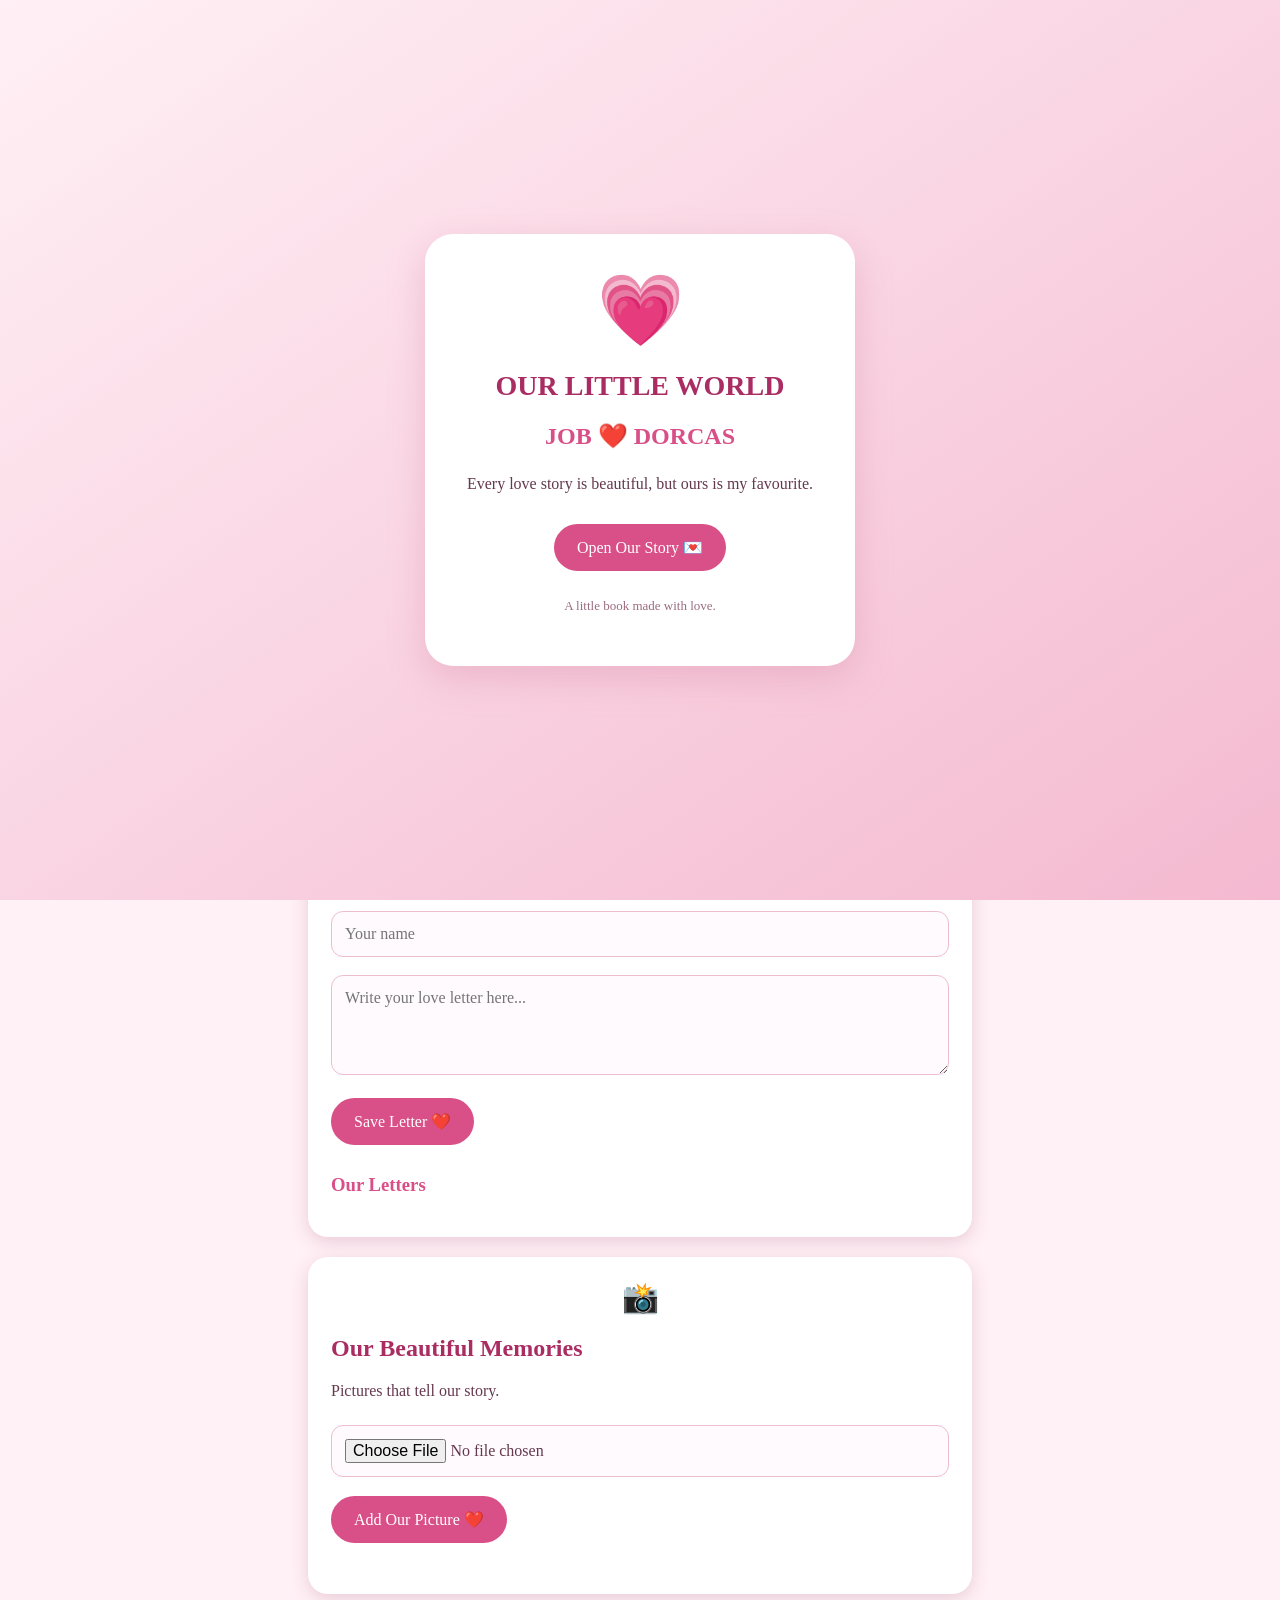
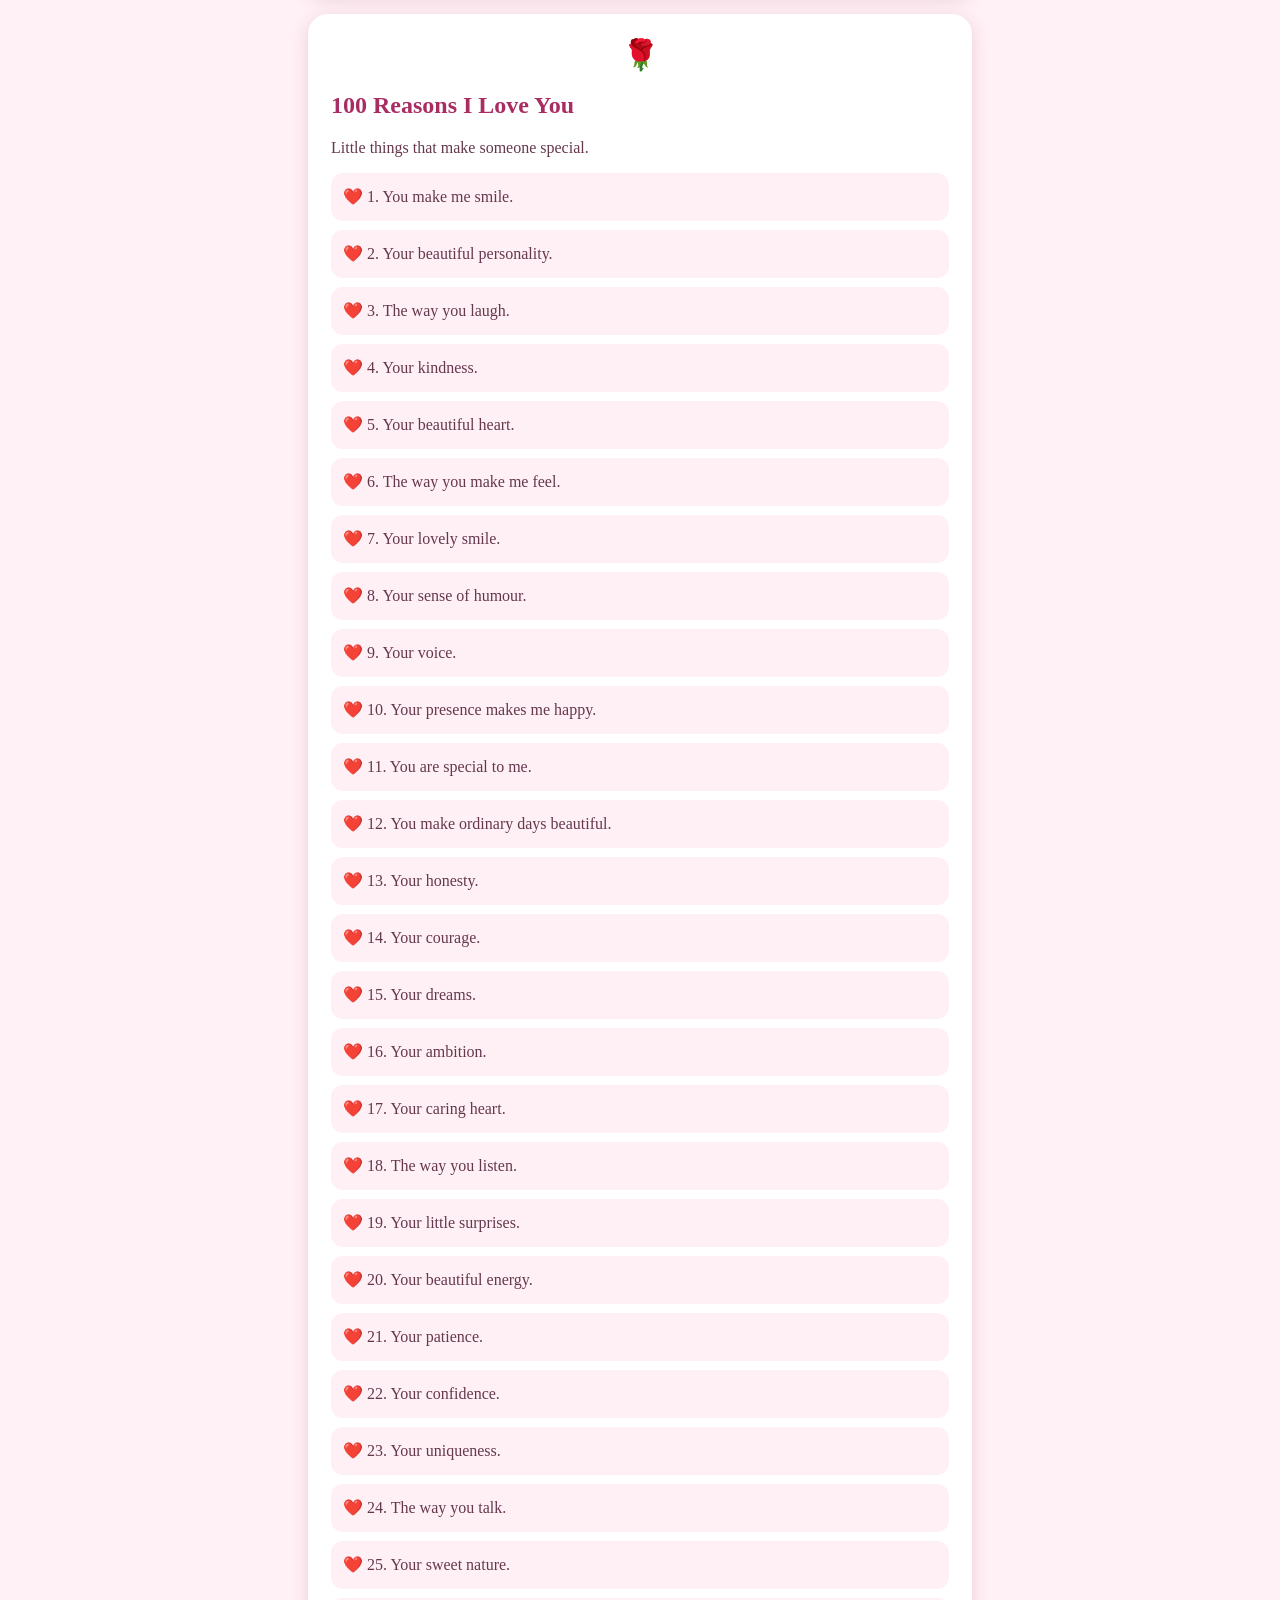
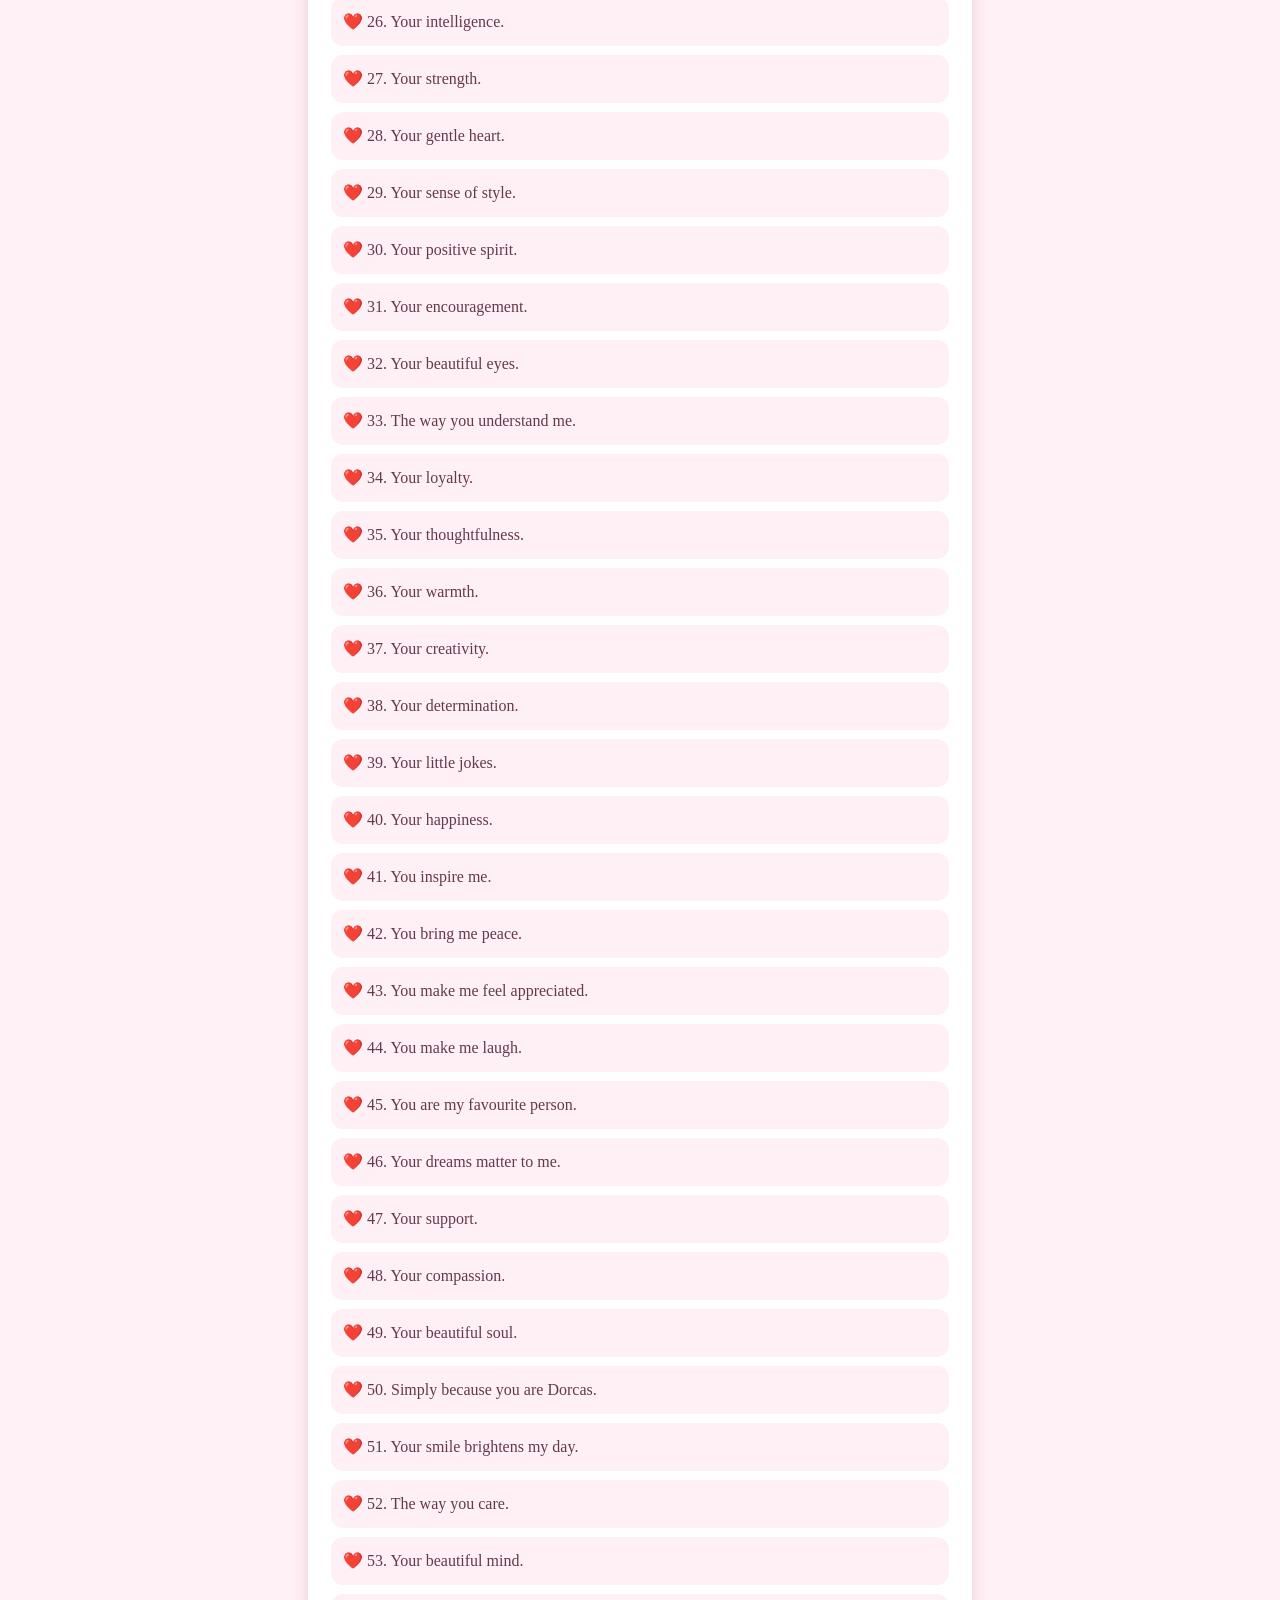
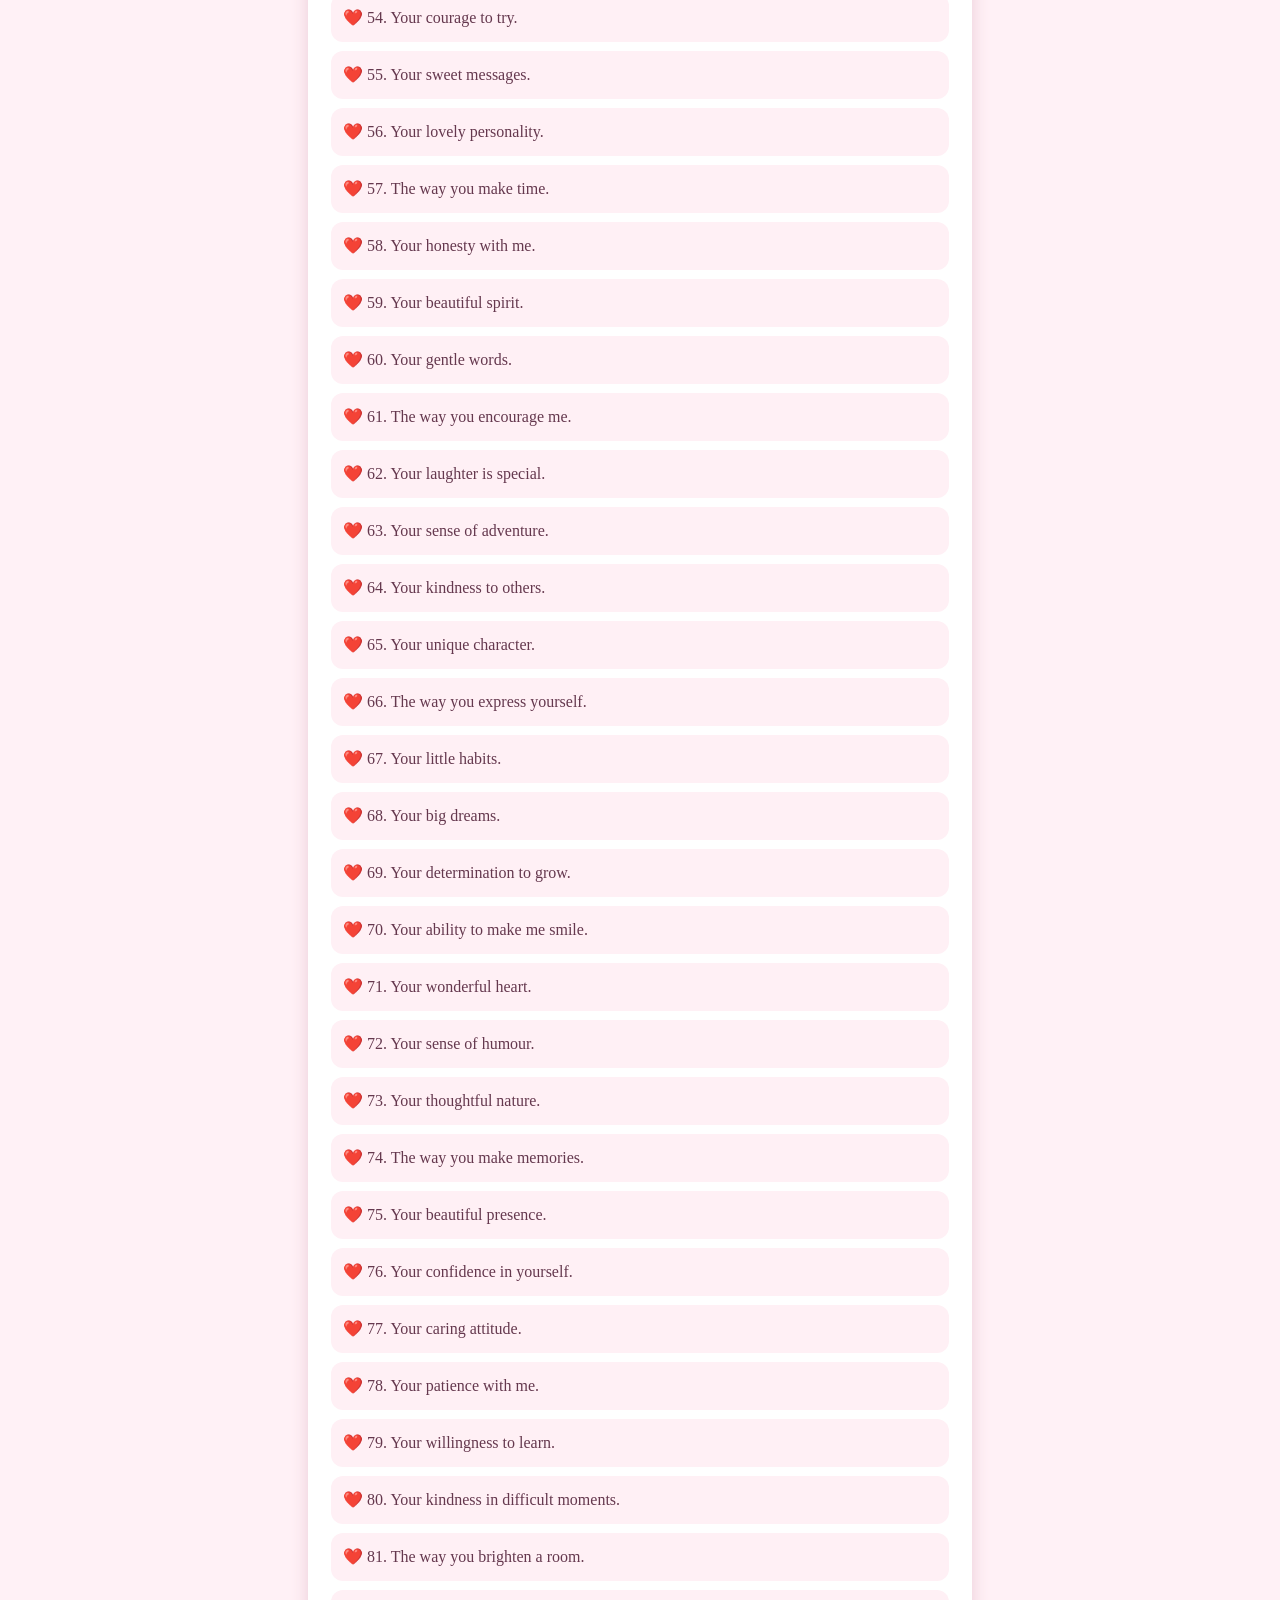
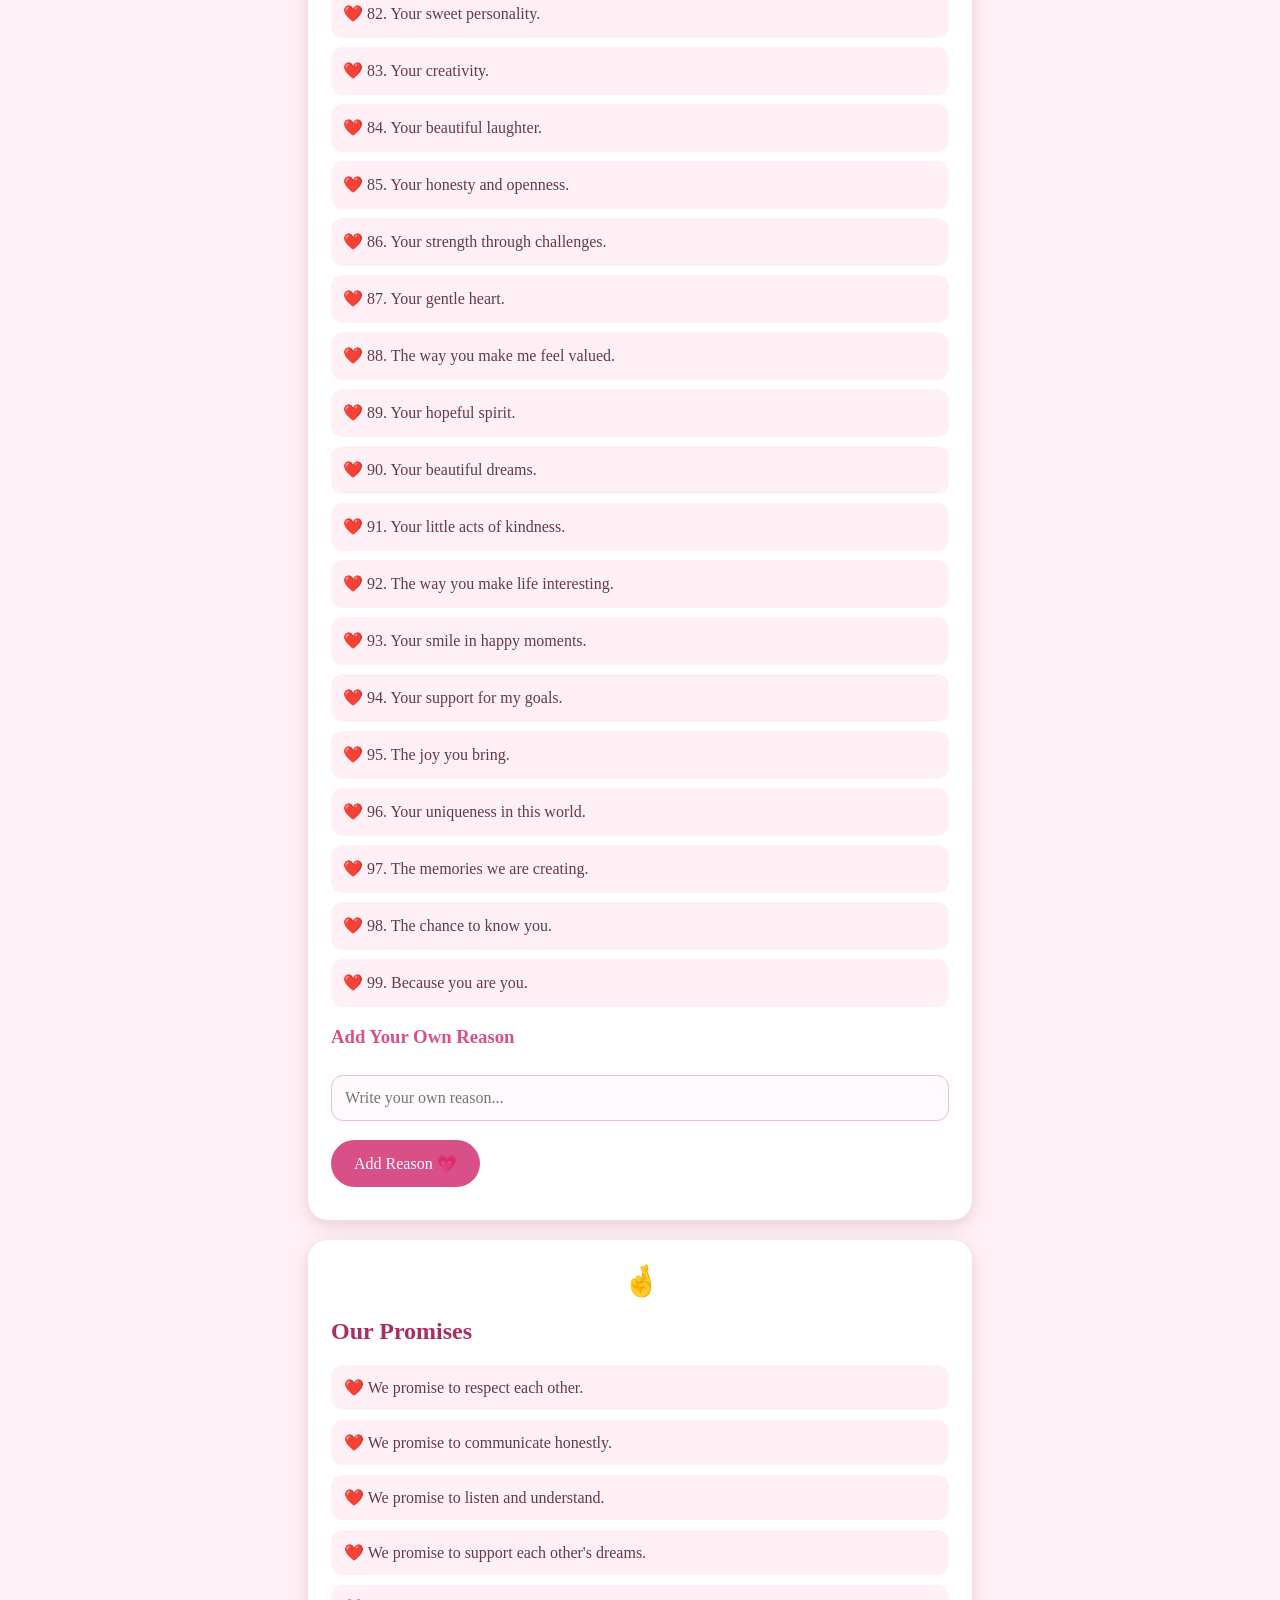
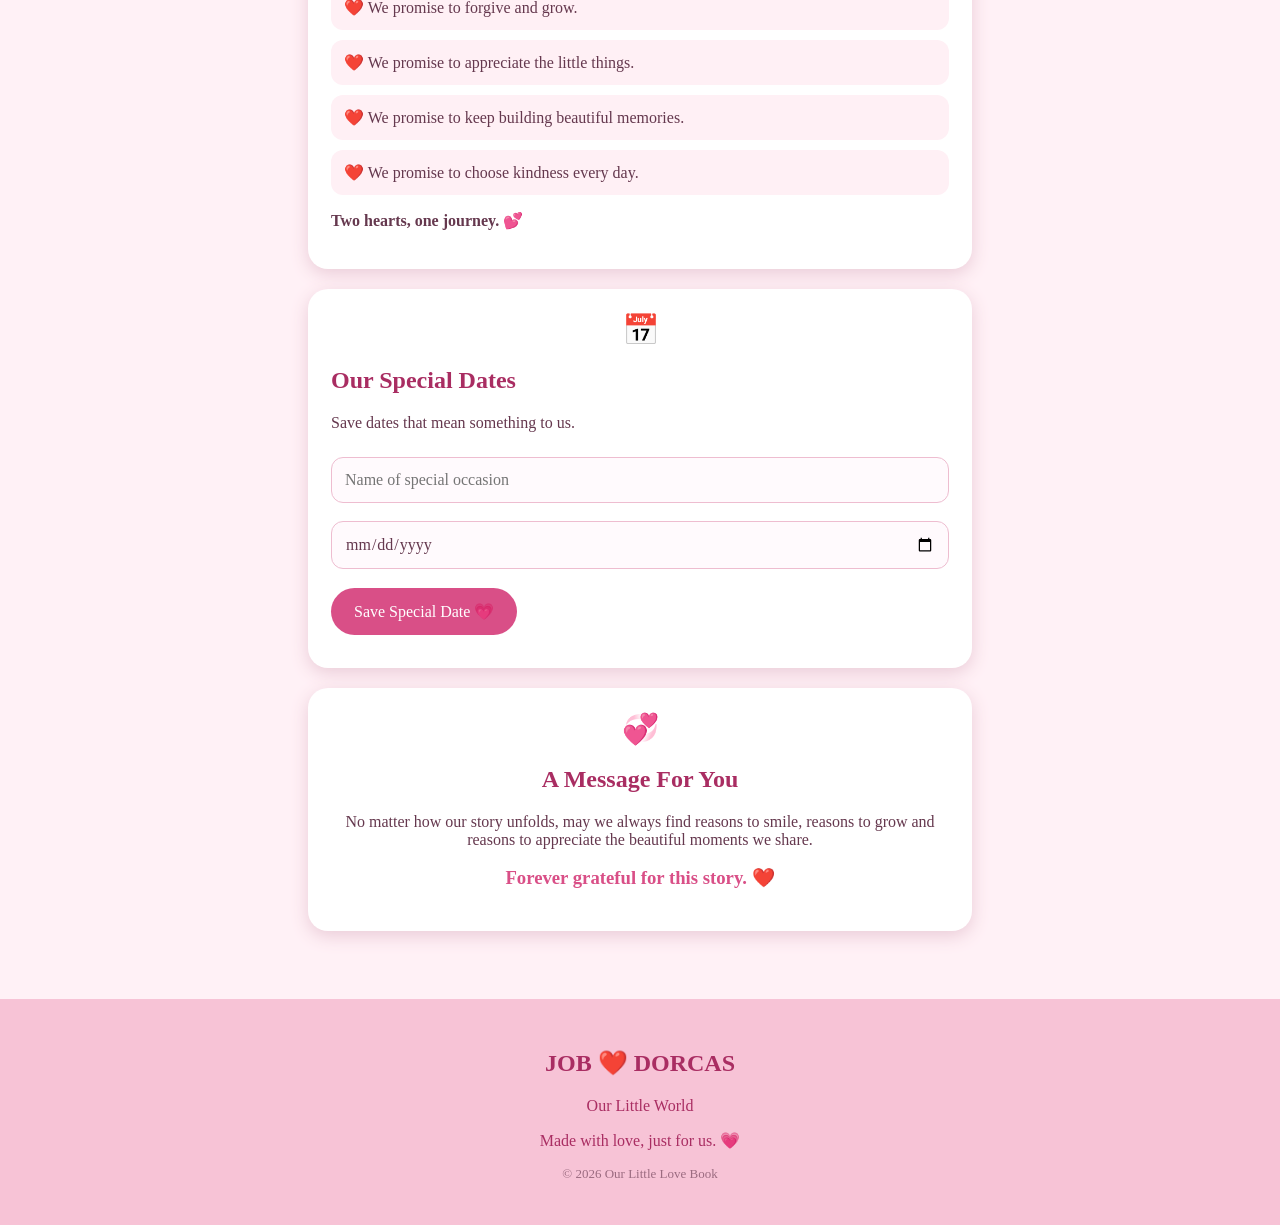
==== index.html @ 74ee0f7c "index.html" ====
<!DOCTYPE html>
<html lang="en">
<head>
<meta charset="UTF-8">
<meta name="viewport" content="width=device-width, initial-scale=1.0">
<meta name="theme-color" content="#f8c5d7">
<meta name="description" content="A beautiful digital love book celebrating the story of Job and Dorcas.">
<title>Our Little World | Job ❤️ Dorcas</title>

<style>
:root {
  --pink: #d94f87;
  --deep: #a92d62;
  --light: #fff1f6;
  --soft: #f9d5e3;
  --text: #65384e;
  --white: #ffffff;
}

* {
  box-sizing: border-box;
  scroll-behavior: smooth;
}

body {
  margin: 0;
  font-family: Georgia, serif;
  background: var(--light);
  color: var(--text);
}

button, input, textarea {
  font: inherit;
}

button {
  cursor: pointer;
}

#welcomeScreen {
  position: fixed;
  inset: 0;
  z-index: 9999;
  background: linear-gradient(145deg,#fff0f5,#f4b9d0);
  display: flex;
  justify-content: center;
  align-items: center;
  padding: 20px;
  text-align: center;
}

.welcome-content {
  background: white;
  width: 100%;
  max-width: 430px;
  padding: 35px 22px;
  border-radius: 28px;
  box-shadow: 0 12px 35px #d98ba966;
}

.welcome-heart {
  font-size: 70px;
  animation: heartbeat 1.5s infinite;
}

@keyframes heartbeat {
  50% { transform: scale(1.15); }
}

.welcome-content h1 {
  color: var(--deep);
  font-size: 28px;
}

.welcome-content h2 {
  color: var(--pink);
  font-size: 24px;
}

.welcome-content p {
  line-height: 1.8;
}

.primary-btn {
  background: var(--pink);
  color: white;
  border: none;
  padding: 14px 23px;
  border-radius: 30px;
  margin: 10px 0;
}

.primary-btn:hover {
  background: var(--deep);
}

header {
  background: linear-gradient(135deg,#f7c3d6,#fce5ed);
  text-align: center;
  padding: 35px 15px;
}

header h1 {
  color: var(--deep);
  font-size: 28px;
  margin-bottom: 8px;
}

header h2 {
  color: var(--pink);
  margin: 10px;
}

header p {
  color: #914b6b;
}

nav {
  position: sticky;
  top: 0;
  z-index: 100;
  background: white;
  display: flex;
  gap: 9px;
  padding: 13px;
  overflow-x: auto;
  white-space: nowrap;
  box-shadow: 0 3px 10px #e7bfd0;
}

nav a {
  color: var(--deep);
  text-decoration: none;
  border: 1px solid var(--soft);
  border-radius: 22px;
  padding: 9px 13px;
  font-size: 13px;
}

nav a:hover {
  background: var(--light);
}

main {
  max-width: 700px;
  margin: auto;
  padding: 18px;
}

section {
  background: white;
  padding: 23px;
  margin: 20px 0;
  border-radius: 20px;
  box-shadow: 0 5px 18px #eacbd7;
  scroll-margin-top: 75px;
}

h2 {
  color: var(--deep);
}

h3 {
  color: var(--pink);
}

.section-heart {
  text-align: center;
  font-size: 30px;
}

input, textarea {
  width: 100%;
  padding: 13px;
  margin: 9px 0;
  border: 1px solid #eebdd0;
  border-radius: 12px;
  background: #fffafd;
  color: var(--text);
}

textarea {
  min-height: 100px;
  resize: vertical;
}

button:disabled {
  opacity: .6;
}

.message {
  background: #fff0f5;
  padding: 13px;
  border-radius: 12px;
  margin: 12px 0;
  overflow-wrap: anywhere;
}

.memory-grid {
  display: grid;
  grid-template-columns: repeat(2,minmax(0,1fr));
  gap: 12px;
  margin-top: 18px;
}

.memory-card {
  background: #fff0f5;
  border-radius: 13px;
  padding: 7px;
  min-width: 0;
}

.memory-card img {
  width: 100%;
  height: 150px;
  object-fit: cover;
  border-radius: 10px;
}

.memory-card button {
  margin-top: 7px;
  padding: 8px;
  font-size: 12px;
}

.reason-item {
  padding: 12px;
  margin: 9px 0;
  background: #fff0f5;
  border-radius: 12px;
  line-height: 1.5;
}

.promise {
  background: #fff0f5;
  padding: 13px;
  border-radius: 12px;
  margin: 10px 0;
}

.date-card {
  padding: 13px;
  background: #fff0f5;
  margin: 10px 0;
  border-radius: 12px;
}

footer {
  text-align: center;
  background: #f7c3d6;
  padding: 30px 15px;
  color: var(--deep);
  margin-top: 30px;
}

.small-text {
  font-size: 13px;
  color: #9b6b80;
}

@media(max-width:380px) {
  .memory-grid {
    grid-template-columns: 1fr;
  }
}
</style>
</head>

<body>

<!-- WELCOME SCREEN -->
<div id="welcomeScreen">
  <div class="welcome-content">
    <div class="welcome-heart">💗</div>
    <h1>OUR LITTLE WORLD</h1>
    <h2>JOB ❤️ DORCAS</h2>
    <p>Every love story is beautiful, but ours is my favourite.</p>
    <button class="primary-btn" onclick="openOurStory()">
      Open Our Story 💌
    </button>
    <p class="small-text">A little book made with love.</p>
  </div>
</div>

<!-- HEADER -->
<header>
  <div class="section-heart">💕</div>
  <h1>OUR LITTLE LOVE BOOK</h1>
  <h2>JOB ❤️ DORCAS</h2>
  <p>Two hearts. One beautiful story.</p>
  <p>Our memories, our promises, our journey.</p>
</header>

<!-- NAVIGATION -->
<nav>
  <a href="#story">Our Story</a>
  <a href="#letters">Love Letters</a>
  <a href="#memories">Memories</a>
  <a href="#reasons">100 Reasons</a>
  <a href="#promises">Promises</a>
  <a href="#dates">Special Dates</a>
</nav>

<main>

<!-- OUR STORY -->
<section id="story">
  <div class="section-heart">📖</div>
  <h2>Our Story</h2>
  <p>
    Every beautiful story has a beginning.
    This is where our journey begins.
  </p>
  <p>
    Two people, two hearts, and a journey
    we hope will be filled with happiness,
    laughter, understanding and beautiful memories.
  </p>
  <p>
    This little book is a reminder that every
    moment we share can become a beautiful memory.
  </p>
  <h3>Job ❤️ Dorcas</h3>
  <p>Our story is still being written...</p>
</section>

<!-- LOVE LETTERS -->
<section id="letters">
  <div class="section-heart">💌</div>
  <h2>Our Love Letters</h2>
  <p>Leave a sweet message for each other.</p>

  <input id="sender" placeholder="Your name">
  <textarea id="letter" placeholder="Write your love letter here..."></textarea>
  <button class="primary-btn" onclick="saveLetter()">Save Letter ❤️</button>

  <h3>Our Letters</h3>
  <div id="savedLetters"></div>
</section>

<!-- MEMORIES -->
<section id="memories">
  <div class="section-heart">📸</div>
  <h2>Our Beautiful Memories</h2>
  <p>Pictures that tell our story.</p>

  <input type="file" id="photoInput" accept="image/*">
  <button class="primary-btn" onclick="addPhoto()">Add Our Picture ❤️</button>

  <div id="gallery" class="memory-grid"></div>
</section>

<!-- 100 REASONS -->
<section id="reasons">
  <div class="section-heart">🌹</div>
  <h2>100 Reasons I Love You</h2>
  <p>Little things that make someone special.</p>
  <div id="loveReasons100"></div>

  <h3>Add Your Own Reason</h3>
  <input id="reasonInput" placeholder="Write your own reason...">
  <button class="primary-btn" onclick="saveReason()">Add Reason 💗</button>
  <div id="extraReasons"></div>
</section>

<!-- PROMISES -->
<section id="promises">
  <div class="section-heart">🤞</div>
  <h2>Our Promises</h2>

  <div class="promise">❤️ We promise to respect each other.</div>
  <div class="promise">❤️ We promise to communicate honestly.</div>
  <div class="promise">❤️ We promise to listen and understand.</div>
  <div class="promise">❤️ We promise to support each other's dreams.</div>
  <div class="promise">❤️ We promise to forgive and grow.</div>
  <div class="promise">❤️ We promise to appreciate the little things.</div>
  <div class="promise">❤️ We promise to keep building beautiful memories.</div>
  <div class="promise">❤️ We promise to choose kindness every day.</div>

  <p><b>Two hearts, one journey. 💕</b></p>
</section>

<!-- SPECIAL DATES -->
<section id="dates">
  <div class="section-heart">📅</div>
  <h2>Our Special Dates</h2>
  <p>Save dates that mean something to us.</p>

  <input id="dateName" placeholder="Name of special occasion">
  <input id="dateValue" type="date">
  <button class="primary-btn" onclick="saveDate()">Save Special Date 💗</button>

  <div id="savedDates"></div>
</section>

<!-- FINAL MESSAGE -->
<section style="text-align:center;">
  <div class="section-heart">💞</div>
  <h2>A Message For You</h2>
  <p>
    No matter how our story unfolds,
    may we always find reasons to smile,
    reasons to grow and reasons to appreciate
    the beautiful moments we share.
  </p>
  <h3>Forever grateful for this story. ❤️</h3>
</section>

</main>

<footer>
  <h2>JOB ❤️ DORCAS</h2>
  <p>Our Little World</p>
  <p>Made with love, just for us. 💗</p>
  <p class="small-text">© 2026 Our Little Love Book</p>
</footer>

<script>

// WELCOME SCREEN
function openOurStory() {
  document.getElementById("welcomeScreen").style.display = "none";
  window.scrollTo(0,0);
}

// SAFE TEXT DISPLAY
function escapeHTML(value) {
  return String(value).replace(/[&<>"']/g, function(char) {
    return {
      "&": "&amp;",
      "<": "&lt;",
      ">": "&gt;",
      '"': "&quot;",
      "'": "&#39;"
    }[char];
  });
}

// LOVE LETTERS
function saveLetter() {
  const sender = document.getElementById("sender").value.trim();
  const letter = document.getElementById("letter").value.trim();

  if (!sender || !letter) {
    alert("Please fill in both fields ❤️");
    return;
  }

  const letters = JSON.parse(localStorage.getItem("loveLetters") || "[]");
  letters.push({sender,letter});

  localStorage.setItem("loveLetters",JSON.stringify(letters));

  document.getElementById("sender").value = "";
  document.getElementById("letter").value = "";

  showLetters();
}

function showLetters() {
  const letters = JSON.parse(localStorage.getItem("loveLetters") || "[]");
  const container = document.getElementById("savedLetters");

  container.innerHTML = letters.map(item =>
    `<div class="message">
      <b>${escapeHTML(item.sender)}</b>
      <p>${escapeHTML(item.letter).replace(/\n/g,"<br>")}</p>
    </div>`
  ).join("");
}

// PHOTO MEMORIES
function addPhoto() {
  const input = document.getElementById("photoInput");
  const file = input.files[0];

  if (!file) {
    alert("Choose a picture first ❤️");
    return;
  }

  if (!file.type.startsWith("image/")) {
    alert("Please select an image.");
    return;
  }

  if (file.size > 2 * 1024 * 1024) {
    alert("Please choose a picture smaller than 2MB.");
    return;
  }

  const reader = new FileReader();

  reader.onload = function(event) {
    const photos = JSON.parse(localStorage.getItem("ourPhotos") || "[]");

    if (photos.length >= 20) {
      alert("You have reached the 20 picture limit.");
      return;
    }

    photos.push(event.target.result);

    try {
      localStorage.setItem("ourPhotos",JSON.stringify(photos));
      showPhotos();
      input.value = "";
    } catch(error) {
      alert("Storage is full. Try removing some pictures.");
    }
  };

  reader.readAsDataURL(file);
}

function showPhotos() {
  const photos = JSON.parse(localStorage.getItem("ourPhotos") || "[]");
  const gallery = document.getElementById("gallery");

  gallery.innerHTML = photos.map((photo,index) =>
    `<div class="memory-card">
      <img src="${photo}" alt="Our memory">
      <button class="primary-btn" onclick="deletePhoto(${index})">Delete Picture</button>
    </div>`
  ).join("");
}

function deletePhoto(index) {
  if (!confirm("Delete this picture?")) return;

  const photos = JSON.parse(localStorage.getItem("ourPhotos") || "[]");
  photos.splice(index,1);
  localStorage.setItem("ourPhotos",JSON.stringify(photos));
  showPhotos();
}

// FIRST 100 REASONS
const reasonsToLove = [
"You make me smile.",
"Your beautiful personality.",
"The way you laugh.",
"Your kindness.",
"Your beautiful heart.",
"The way you make me feel.",
"Your lovely smile.",
"Your sense of humour.",
"Your voice.",
"Your presence makes me happy.",
"You are special to me.",
"You make ordinary days beautiful.",
"Your honesty.",
"Your courage.",
"Your dreams.",
"Your ambition.",
"Your caring heart.",
"The way you listen.",
"Your little surprises.",
"Your beautiful energy.",
"Your patience.",
"Your confidence.",
"Your uniqueness.",
"The way you talk.",
"Your sweet nature.",
"Your intelligence.",
"Your strength.",
"Your gentle heart.",
"Your sense of style.",
"Your positive spirit.",
"Your encouragement.",
"Your beautiful eyes.",
"The way you understand me.",
"Your loyalty.",
"Your thoughtfulness.",
"Your warmth.",
"Your creativity.",
"Your determination.",
"Your little jokes.",
"Your happiness.",
"You inspire me.",
"You bring me peace.",
"You make me feel appreciated.",
"You make me laugh.",
"You are my favourite person.",
"Your dreams matter to me.",
"Your support.",
"Your compassion.",
"Your beautiful soul.",
"Simply because you are Dorcas.",
"Your smile brightens my day.",
"The way you care.",
"Your beautiful mind.",
"Your courage to try.",
"Your sweet messages.",
"Your lovely personality.",
"The way you make time.",
"Your honesty with me.",
"Your beautiful spirit.",
"Your gentle words.",
"The way you encourage me.",
"Your laughter is special.",
"Your sense of adventure.",
"Your kindness to others.",
"Your unique character.",
"The way you express yourself.",
"Your little habits.",
"Your big dreams.",
"Your determination to grow.",
"Your ability to make me smile.",
"Your wonderful heart.",
"Your sense of humour.",
"Your thoughtful nature.",
"The way you make memories.",
"Your beautiful presence.",
"Your confidence in yourself.",
"Your caring attitude.",
"Your patience with me.",
"Your willingness to learn.",
"Your kindness in difficult moments.",
"The way you brighten a room.",
"Your sweet personality.",
"Your creativity.",
"Your beautiful laughter.",
"Your honesty and openness.",
"Your strength through challenges.",
"Your gentle heart.",
"The way you make me feel valued.",
"Your hopeful spirit.",
"Your beautiful dreams.",
"Your little acts of kindness.",
"The way you make life interesting.",
"Your smile in happy moments.",
"Your support for my goals.",
"The joy you bring.",
"Your uniqueness in this world.",
"The memories we are creating.",
"The chance to know you.",
"Because you are you."
];

function show100Reasons() {
  document.getElementById("loveReasons100").innerHTML =
    reasonsToLove.map((reason,index) =>
      `<div class="reason-item">❤️ ${index+1}. ${escapeHTML(reason)}</div>`
    ).join("");
}

// EXTRA REASONS
function saveReason() {
  const input = document.getElementById("reasonInput");
  const reason = input.value.trim();

  if (!reason) {
    alert("Write a reason first ❤️");
    return;
  }

  const reasons = JSON.parse(localStorage.getItem("extraReasons") || "[]");
  reasons.push(reason);

  localStorage.setItem("extraReasons",JSON.stringify(reasons));
  input.value = "";
  showExtraReasons();
}

function showExtraReasons() {
  const reasons = JSON.parse(localStorage.getItem("extraReasons") || "[]");

  document.getElementById("extraReasons").innerHTML =
    reasons.map(reason =>
      `<div class="reason-item">💗 ${escapeHTML(reason)}</div>`
    ).join("");
}

// SPECIAL DATES
function saveDate() {
  const name = document.getElementById("dateName").value.trim();
  const date = document.getElementById("dateValue").value;

  if (!name || !date) {
    alert("Enter an occasion and date.");
    return;
  }

  const dates = JSON.parse(localStorage.getItem("specialDates") || "[]");
  dates.push({name,date});

  localStorage.setItem("specialDates",JSON.stringify(dates));

  document.getElementById("dateName").value = "";
  document.getElementById("dateValue").value = "";

  showDates();
}

function showDates() {
  const dates = JSON.parse(localStorage.getItem("specialDates") || "[]");

  document.getElementById("savedDates").innerHTML =
    dates.map((item,index) =>
      `<div class="date-card">
        <b>${escapeHTML(item.name)}</b>
        <p>${escapeHTML(item.date)}</p>
        <button class="primary-btn" onclick="deleteDate(${index})">Delete</button>
      </div>`
    ).join("");
}

function deleteDate(index) {
  if (!confirm("Delete this date?")) return;

  const dates = JSON.parse(localStorage.getItem("specialDates") || "[]");
  dates.splice(index,1);
  localStorage.setItem("specialDates",JSON.stringify(dates));
  showDates();
}

// LOAD SAVED CONTENT
showLetters();
showPhotos();
show100Reasons();
showExtraReasons();
showDates();

</script>

</body>
</html>
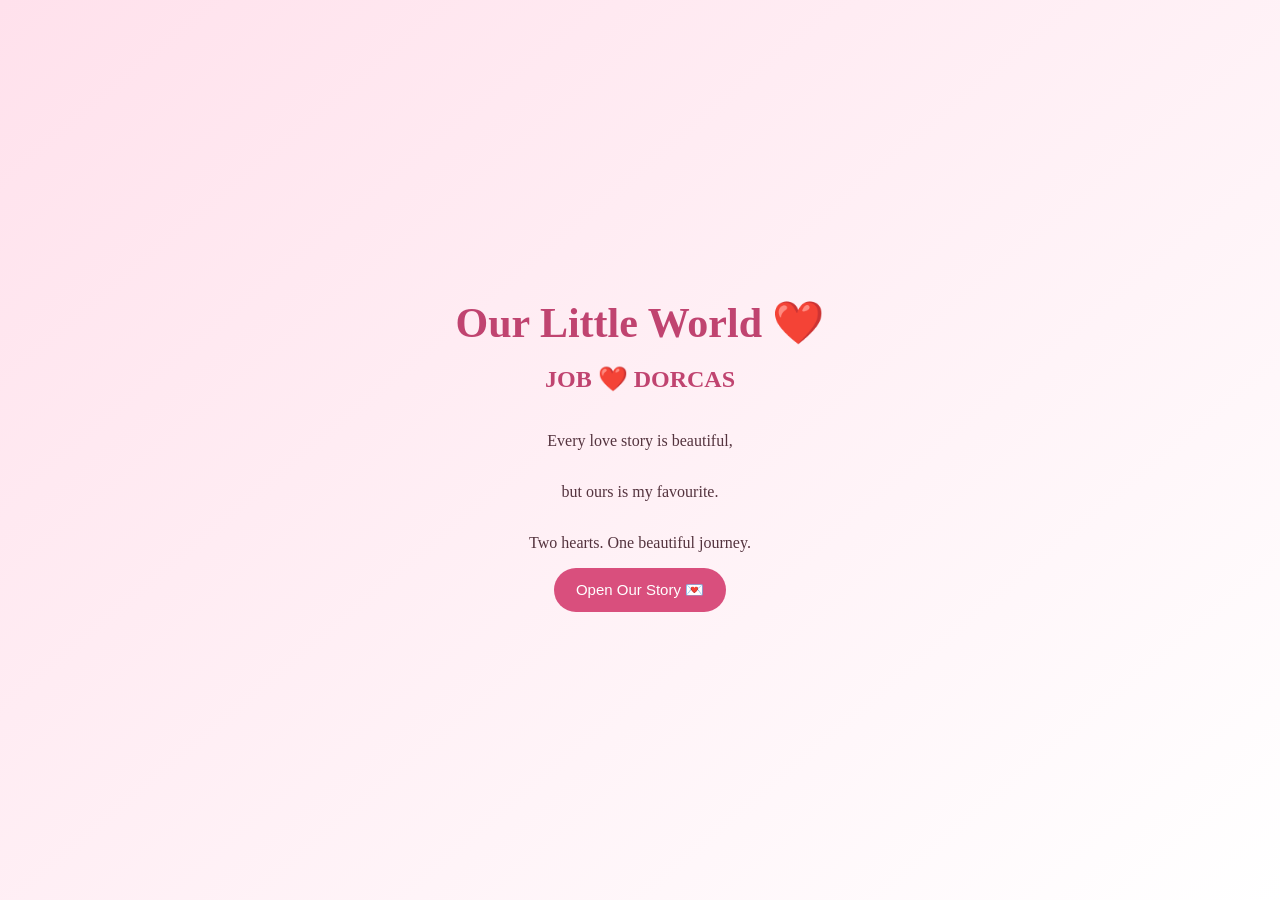
==== commit 2acba4ff: "Update index.html" ====
--- a/index.html
+++ b/index.html
@@ -2,727 +2,210 @@
 <!DOCTYPE html>
 <html lang="en">
 <head>
-<meta charset="UTF-8">
-<meta name="viewport" content="width=device-width, initial-scale=1.0">
-<meta name="theme-color" content="#f8c5d7">
-<meta name="description" content="A beautiful digital love book celebrating the story of Job and Dorcas.">
-<title>Our Little World | Job ❤️ Dorcas</title>
-
-<style>
-:root {
-  --pink: #d94f87;
-  --deep: #a92d62;
-  --light: #fff1f6;
-  --soft: #f9d5e3;
-  --text: #65384e;
-  --white: #ffffff;
-}
-
-* {
-  box-sizing: border-box;
-  scroll-behavior: smooth;
-}
-
-body {
-  margin: 0;
-  font-family: Georgia, serif;
-  background: var(--light);
-  color: var(--text);
-}
-
-button, input, textarea {
-  font: inherit;
-}
-
-button {
-  cursor: pointer;
-}
-
-#welcomeScreen {
-  position: fixed;
-  inset: 0;
-  z-index: 9999;
-  background: linear-gradient(145deg,#fff0f5,#f4b9d0);
-  display: flex;
-  justify-content: center;
-  align-items: center;
-  padding: 20px;
-  text-align: center;
-}
-
-.welcome-content {
-  background: white;
-  width: 100%;
-  max-width: 430px;
-  padding: 35px 22px;
-  border-radius: 28px;
-  box-shadow: 0 12px 35px #d98ba966;
-}
-
-.welcome-heart {
-  font-size: 70px;
-  animation: heartbeat 1.5s infinite;
-}
-
-@keyframes heartbeat {
-  50% { transform: scale(1.15); }
-}
-
-.welcome-content h1 {
-  color: var(--deep);
-  font-size: 28px;
-}
-
-.welcome-content h2 {
-  color: var(--pink);
-  font-size: 24px;
-}
-
-.welcome-content p {
-  line-height: 1.8;
-}
-
-.primary-btn {
-  background: var(--pink);
-  color: white;
-  border: none;
-  padding: 14px 23px;
-  border-radius: 30px;
-  margin: 10px 0;
-}
-
-.primary-btn:hover {
-  background: var(--deep);
-}
-
-header {
-  background: linear-gradient(135deg,#f7c3d6,#fce5ed);
-  text-align: center;
-  padding: 35px 15px;
-}
-
-header h1 {
-  color: var(--deep);
-  font-size: 28px;
-  margin-bottom: 8px;
-}
-
-header h2 {
-  color: var(--pink);
-  margin: 10px;
-}
-
-header p {
-  color: #914b6b;
-}
-
-nav {
-  position: sticky;
-  top: 0;
-  z-index: 100;
-  background: white;
-  display: flex;
-  gap: 9px;
-  padding: 13px;
-  overflow-x: auto;
-  white-space: nowrap;
-  box-shadow: 0 3px 10px #e7bfd0;
-}
-
-nav a {
-  color: var(--deep);
-  text-decoration: none;
-  border: 1px solid var(--soft);
-  border-radius: 22px;
-  padding: 9px 13px;
-  font-size: 13px;
-}
-
-nav a:hover {
-  background: var(--light);
-}
-
-main {
-  max-width: 700px;
-  margin: auto;
-  padding: 18px;
-}
-
-section {
-  background: white;
-  padding: 23px;
-  margin: 20px 0;
-  border-radius: 20px;
-  box-shadow: 0 5px 18px #eacbd7;
-  scroll-margin-top: 75px;
-}
-
-h2 {
-  color: var(--deep);
-}
-
-h3 {
-  color: var(--pink);
-}
-
-.section-heart {
-  text-align: center;
-  font-size: 30px;
-}
-
-input, textarea {
-  width: 100%;
-  padding: 13px;
-  margin: 9px 0;
-  border: 1px solid #eebdd0;
-  border-radius: 12px;
-  background: #fffafd;
-  color: var(--text);
-}
-
-textarea {
-  min-height: 100px;
-  resize: vertical;
-}
-
-button:disabled {
-  opacity: .6;
-}
-
-.message {
-  background: #fff0f5;
-  padding: 13px;
-  border-radius: 12px;
-  margin: 12px 0;
-  overflow-wrap: anywhere;
-}
-
-.memory-grid {
-  display: grid;
-  grid-template-columns: repeat(2,minmax(0,1fr));
-  gap: 12px;
-  margin-top: 18px;
-}
-
-.memory-card {
-  background: #fff0f5;
-  border-radius: 13px;
-  padding: 7px;
-  min-width: 0;
-}
-
-.memory-card img {
-  width: 100%;
-  height: 150px;
-  object-fit: cover;
-  border-radius: 10px;
-}
-
-.memory-card button {
-  margin-top: 7px;
-  padding: 8px;
-  font-size: 12px;
-}
-
-.reason-item {
-  padding: 12px;
-  margin: 9px 0;
-  background: #fff0f5;
-  border-radius: 12px;
-  line-height: 1.5;
-}
-
-.promise {
-  background: #fff0f5;
-  padding: 13px;
-  border-radius: 12px;
-  margin: 10px 0;
-}
-
-.date-card {
-  padding: 13px;
-  background: #fff0f5;
-  margin: 10px 0;
-  border-radius: 12px;
-}
-
-footer {
-  text-align: center;
-  background: #f7c3d6;
-  padding: 30px 15px;
-  color: var(--deep);
-  margin-top: 30px;
-}
-
-.small-text {
-  font-size: 13px;
-  color: #9b6b80;
-}
-
-@media(max-width:380px) {
-  .memory-grid {
-    grid-template-columns: 1fr;
-  }
-}
-</style>
+  <meta charset="UTF-8">
+  <meta name="viewport" content="width=device-width, initial-scale=1.0">
+
+  <title>Our Little World ❤️ | Job & Dorcas</title>
+
+  <meta name="description" content="A beautiful private love book created by Job for Dorcas.">
+
+  <link rel="stylesheet" href="style.css">
 </head>
 
 <body>
 
-<!-- WELCOME SCREEN -->
-<div id="welcomeScreen">
-  <div class="welcome-content">
-    <div class="welcome-heart">💗</div>
-    <h1>OUR LITTLE WORLD</h1>
+  <!-- WELCOME PAGE -->
+  <div id="welcome">
+
+    <h1>Our Little World ❤️</h1>
+
     <h2>JOB ❤️ DORCAS</h2>
-    <p>Every love story is beautiful, but ours is my favourite.</p>
-    <button class="primary-btn" onclick="openOurStory()">
+
+    <p>Every love story is beautiful,</p>
+    <p>but ours is my favourite.</p>
+
+    <p>Two hearts. One beautiful journey.</p>
+
+    <button onclick="openOurStory()">
       Open Our Story 💌
     </button>
-    <p class="small-text">A little book made with love.</p>
+
   </div>
-</div>
-
-<!-- HEADER -->
-<header>
-  <div class="section-heart">💕</div>
-  <h1>OUR LITTLE LOVE BOOK</h1>
-  <h2>JOB ❤️ DORCAS</h2>
-  <p>Two hearts. One beautiful story.</p>
-  <p>Our memories, our promises, our journey.</p>
-</header>
-
-<!-- NAVIGATION -->
-<nav>
-  <a href="#story">Our Story</a>
-  <a href="#letters">Love Letters</a>
-  <a href="#memories">Memories</a>
-  <a href="#reasons">100 Reasons</a>
-  <a href="#promises">Promises</a>
-  <a href="#dates">Special Dates</a>
-</nav>
-
-<main>
-
-<!-- OUR STORY -->
-<section id="story">
-  <div class="section-heart">📖</div>
-  <h2>Our Story</h2>
-  <p>
-    Every beautiful story has a beginning.
-    This is where our journey begins.
-  </p>
-  <p>
-    Two people, two hearts, and a journey
-    we hope will be filled with happiness,
-    laughter, understanding and beautiful memories.
-  </p>
-  <p>
-    This little book is a reminder that every
-    moment we share can become a beautiful memory.
-  </p>
-  <h3>Job ❤️ Dorcas</h3>
-  <p>Our story is still being written...</p>
-</section>
-
-<!-- LOVE LETTERS -->
-<section id="letters">
-  <div class="section-heart">💌</div>
-  <h2>Our Love Letters</h2>
-  <p>Leave a sweet message for each other.</p>
-
-  <input id="sender" placeholder="Your name">
-  <textarea id="letter" placeholder="Write your love letter here..."></textarea>
-  <button class="primary-btn" onclick="saveLetter()">Save Letter ❤️</button>
-
-  <h3>Our Letters</h3>
-  <div id="savedLetters"></div>
-</section>
-
-<!-- MEMORIES -->
-<section id="memories">
-  <div class="section-heart">📸</div>
-  <h2>Our Beautiful Memories</h2>
-  <p>Pictures that tell our story.</p>
-
-  <input type="file" id="photoInput" accept="image/*">
-  <button class="primary-btn" onclick="addPhoto()">Add Our Picture ❤️</button>
-
-  <div id="gallery" class="memory-grid"></div>
-</section>
-
-<!-- 100 REASONS -->
-<section id="reasons">
-  <div class="section-heart">🌹</div>
-  <h2>100 Reasons I Love You</h2>
-  <p>Little things that make someone special.</p>
-  <div id="loveReasons100"></div>
-
-  <h3>Add Your Own Reason</h3>
-  <input id="reasonInput" placeholder="Write your own reason...">
-  <button class="primary-btn" onclick="saveReason()">Add Reason 💗</button>
-  <div id="extraReasons"></div>
-</section>
-
-<!-- PROMISES -->
-<section id="promises">
-  <div class="section-heart">🤞</div>
-  <h2>Our Promises</h2>
-
-  <div class="promise">❤️ We promise to respect each other.</div>
-  <div class="promise">❤️ We promise to communicate honestly.</div>
-  <div class="promise">❤️ We promise to listen and understand.</div>
-  <div class="promise">❤️ We promise to support each other's dreams.</div>
-  <div class="promise">❤️ We promise to forgive and grow.</div>
-  <div class="promise">❤️ We promise to appreciate the little things.</div>
-  <div class="promise">❤️ We promise to keep building beautiful memories.</div>
-  <div class="promise">❤️ We promise to choose kindness every day.</div>
-
-  <p><b>Two hearts, one journey. 💕</b></p>
-</section>
-
-<!-- SPECIAL DATES -->
-<section id="dates">
-  <div class="section-heart">📅</div>
-  <h2>Our Special Dates</h2>
-  <p>Save dates that mean something to us.</p>
-
-  <input id="dateName" placeholder="Name of special occasion">
-  <input id="dateValue" type="date">
-  <button class="primary-btn" onclick="saveDate()">Save Special Date 💗</button>
-
-  <div id="savedDates"></div>
-</section>
-
-<!-- FINAL MESSAGE -->
-<section style="text-align:center;">
-  <div class="section-heart">💞</div>
-  <h2>A Message For You</h2>
-  <p>
-    No matter how our story unfolds,
-    may we always find reasons to smile,
-    reasons to grow and reasons to appreciate
-    the beautiful moments we share.
-  </p>
-  <h3>Forever grateful for this story. ❤️</h3>
-</section>
-
-</main>
-
-<footer>
-  <h2>JOB ❤️ DORCAS</h2>
-  <p>Our Little World</p>
-  <p>Made with love, just for us. 💗</p>
-  <p class="small-text">© 2026 Our Little Love Book</p>
-</footer>
-
-<script>
-
-// WELCOME SCREEN
-function openOurStory() {
-  document.getElementById("welcomeScreen").style.display = "none";
-  window.scrollTo(0,0);
-}
-
-// SAFE TEXT DISPLAY
-function escapeHTML(value) {
-  return String(value).replace(/[&<>"']/g, function(char) {
-    return {
-      "&": "&amp;",
-      "<": "&lt;",
-      ">": "&gt;",
-      '"': "&quot;",
-      "'": "&#39;"
-    }[char];
-  });
-}
-
-// LOVE LETTERS
-function saveLetter() {
-  const sender = document.getElementById("sender").value.trim();
-  const letter = document.getElementById("letter").value.trim();
-
-  if (!sender || !letter) {
-    alert("Please fill in both fields ❤️");
-    return;
-  }
-
-  const letters = JSON.parse(localStorage.getItem("loveLetters") || "[]");
-  letters.push({sender,letter});
-
-  localStorage.setItem("loveLetters",JSON.stringify(letters));
-
-  document.getElementById("sender").value = "";
-  document.getElementById("letter").value = "";
-
-  showLetters();
-}
-
-function showLetters() {
-  const letters = JSON.parse(localStorage.getItem("loveLetters") || "[]");
-  const container = document.getElementById("savedLetters");
-
-  container.innerHTML = letters.map(item =>
-    `<div class="message">
-      <b>${escapeHTML(item.sender)}</b>
-      <p>${escapeHTML(item.letter).replace(/\n/g,"<br>")}</p>
-    </div>`
-  ).join("");
-}
-
-// PHOTO MEMORIES
-function addPhoto() {
-  const input = document.getElementById("photoInput");
-  const file = input.files[0];
-
-  if (!file) {
-    alert("Choose a picture first ❤️");
-    return;
-  }
-
-  if (!file.type.startsWith("image/")) {
-    alert("Please select an image.");
-    return;
-  }
-
-  if (file.size > 2 * 1024 * 1024) {
-    alert("Please choose a picture smaller than 2MB.");
-    return;
-  }
-
-  const reader = new FileReader();
-
-  reader.onload = function(event) {
-    const photos = JSON.parse(localStorage.getItem("ourPhotos") || "[]");
-
-    if (photos.length >= 20) {
-      alert("You have reached the 20 picture limit.");
-      return;
-    }
-
-    photos.push(event.target.result);
-
-    try {
-      localStorage.setItem("ourPhotos",JSON.stringify(photos));
-      showPhotos();
-      input.value = "";
-    } catch(error) {
-      alert("Storage is full. Try removing some pictures.");
-    }
-  };
-
-  reader.readAsDataURL(file);
-}
-
-function showPhotos() {
-  const photos = JSON.parse(localStorage.getItem("ourPhotos") || "[]");
-  const gallery = document.getElementById("gallery");
-
-  gallery.innerHTML = photos.map((photo,index) =>
-    `<div class="memory-card">
-      <img src="${photo}" alt="Our memory">
-      <button class="primary-btn" onclick="deletePhoto(${index})">Delete Picture</button>
-    </div>`
-  ).join("");
-}
-
-function deletePhoto(index) {
-  if (!confirm("Delete this picture?")) return;
-
-  const photos = JSON.parse(localStorage.getItem("ourPhotos") || "[]");
-  photos.splice(index,1);
-  localStorage.setItem("ourPhotos",JSON.stringify(photos));
-  showPhotos();
-}
-
-// FIRST 100 REASONS
-const reasonsToLove = [
-"You make me smile.",
-"Your beautiful personality.",
-"The way you laugh.",
-"Your kindness.",
-"Your beautiful heart.",
-"The way you make me feel.",
-"Your lovely smile.",
-"Your sense of humour.",
-"Your voice.",
-"Your presence makes me happy.",
-"You are special to me.",
-"You make ordinary days beautiful.",
-"Your honesty.",
-"Your courage.",
-"Your dreams.",
-"Your ambition.",
-"Your caring heart.",
-"The way you listen.",
-"Your little surprises.",
-"Your beautiful energy.",
-"Your patience.",
-"Your confidence.",
-"Your uniqueness.",
-"The way you talk.",
-"Your sweet nature.",
-"Your intelligence.",
-"Your strength.",
-"Your gentle heart.",
-"Your sense of style.",
-"Your positive spirit.",
-"Your encouragement.",
-"Your beautiful eyes.",
-"The way you understand me.",
-"Your loyalty.",
-"Your thoughtfulness.",
-"Your warmth.",
-"Your creativity.",
-"Your determination.",
-"Your little jokes.",
-"Your happiness.",
-"You inspire me.",
-"You bring me peace.",
-"You make me feel appreciated.",
-"You make me laugh.",
-"You are my favourite person.",
-"Your dreams matter to me.",
-"Your support.",
-"Your compassion.",
-"Your beautiful soul.",
-"Simply because you are Dorcas.",
-"Your smile brightens my day.",
-"The way you care.",
-"Your beautiful mind.",
-"Your courage to try.",
-"Your sweet messages.",
-"Your lovely personality.",
-"The way you make time.",
-"Your honesty with me.",
-"Your beautiful spirit.",
-"Your gentle words.",
-"The way you encourage me.",
-"Your laughter is special.",
-"Your sense of adventure.",
-"Your kindness to others.",
-"Your unique character.",
-"The way you express yourself.",
-"Your little habits.",
-"Your big dreams.",
-"Your determination to grow.",
-"Your ability to make me smile.",
-"Your wonderful heart.",
-"Your sense of humour.",
-"Your thoughtful nature.",
-"The way you make memories.",
-"Your beautiful presence.",
-"Your confidence in yourself.",
-"Your caring attitude.",
-"Your patience with me.",
-"Your willingness to learn.",
-"Your kindness in difficult moments.",
-"The way you brighten a room.",
-"Your sweet personality.",
-"Your creativity.",
-"Your beautiful laughter.",
-"Your honesty and openness.",
-"Your strength through challenges.",
-"Your gentle heart.",
-"The way you make me feel valued.",
-"Your hopeful spirit.",
-"Your beautiful dreams.",
-"Your little acts of kindness.",
-"The way you make life interesting.",
-"Your smile in happy moments.",
-"Your support for my goals.",
-"The joy you bring.",
-"Your uniqueness in this world.",
-"The memories we are creating.",
-"The chance to know you.",
-"Because you are you."
-];
-
-function show100Reasons() {
-  document.getElementById("loveReasons100").innerHTML =
-    reasonsToLove.map((reason,index) =>
-      `<div class="reason-item">❤️ ${index+1}. ${escapeHTML(reason)}</div>`
-    ).join("");
-}
-
-// EXTRA REASONS
-function saveReason() {
-  const input = document.getElementById("reasonInput");
-  const reason = input.value.trim();
-
-  if (!reason) {
-    alert("Write a reason first ❤️");
-    return;
-  }
-
-  const reasons = JSON.parse(localStorage.getItem("extraReasons") || "[]");
-  reasons.push(reason);
-
-  localStorage.setItem("extraReasons",JSON.stringify(reasons));
-  input.value = "";
-  showExtraReasons();
-}
-
-function showExtraReasons() {
-  const reasons = JSON.parse(localStorage.getItem("extraReasons") || "[]");
-
-  document.getElementById("extraReasons").innerHTML =
-    reasons.map(reason =>
-      `<div class="reason-item">💗 ${escapeHTML(reason)}</div>`
-    ).join("");
-}
-
-// SPECIAL DATES
-function saveDate() {
-  const name = document.getElementById("dateName").value.trim();
-  const date = document.getElementById("dateValue").value;
-
-  if (!name || !date) {
-    alert("Enter an occasion and date.");
-    return;
-  }
-
-  const dates = JSON.parse(localStorage.getItem("specialDates") || "[]");
-  dates.push({name,date});
-
-  localStorage.setItem("specialDates",JSON.stringify(dates));
-
-  document.getElementById("dateName").value = "";
-  document.getElementById("dateValue").value = "";
-
-  showDates();
-}
-
-function showDates() {
-  const dates = JSON.parse(localStorage.getItem("specialDates") || "[]");
-
-  document.getElementById("savedDates").innerHTML =
-    dates.map((item,index) =>
-      `<div class="date-card">
-        <b>${escapeHTML(item.name)}</b>
-        <p>${escapeHTML(item.date)}</p>
-        <button class="primary-btn" onclick="deleteDate(${index})">Delete</button>
-      </div>`
-    ).join("");
-}
-
-function deleteDate(index) {
-  if (!confirm("Delete this date?")) return;
-
-  const dates = JSON.parse(localStorage.getItem("specialDates") || "[]");
-  dates.splice(index,1);
-  localStorage.setItem("specialDates",JSON.stringify(dates));
-  showDates();
-}
-
-// LOAD SAVED CONTENT
-showLetters();
-showPhotos();
-show100Reasons();
-showExtraReasons();
-showDates();
-
-</script>
+
+
+  <!-- MAIN WEBSITE -->
+  <div id="main" class="hidden">
+
+    <header>
+      <h1>Our Little World ❤️</h1>
+      <p>JOB & DORCAS</p>
+      <p>Two hearts, one beautiful story.</p>
+    </header>
+
+
+    <!-- OUR STORY -->
+    <section>
+      <div class="card">
+        <h2>💗 Our Story</h2>
+
+        <p>
+          Every journey has a beginning, and ours
+          is a story I want to keep writing.
+        </p>
+
+        <p>
+          Through every smile, every challenge,
+          every conversation and every memory,
+          may we continue choosing each other.
+        </p>
+
+        <p>
+          Our story is special because it belongs to us.
+        </p>
+      </div>
+    </section>
+
+
+    <!-- LOVE LETTERS -->
+    <section>
+      <h2>💌 Our Love Letters</h2>
+
+      <div class="card">
+
+        <p>Leave a sweet message for each other.</p>
+
+        <input
+          type="text"
+          id="letterName"
+          placeholder="Your name"
+        >
+
+        <textarea
+          id="letterText"
+          placeholder="Write your love letter here..."
+        ></textarea>
+
+        <button onclick="saveLetter()">
+          Send Love Letter ❤️
+        </button>
+
+      </div>
+
+      <div id="letters"></div>
+    </section>
+
+
+    <!-- REASONS -->
+    <section>
+      <h2>💝 Reasons I Love You</h2>
+
+      <div class="card">
+
+        <p>Tell each other the little things that make your love special.</p>
+
+        <div id="reasons"></div>
+
+        <textarea
+          id="customReason"
+          placeholder="Add your own special reason..."
+        ></textarea>
+
+        <button onclick="addReason()">
+          Add My Reason ❤️
+        </button>
+
+      </div>
+    </section>
+
+
+    <!-- SPECIAL DATES -->
+    <section>
+      <h2>📅 Our Special Dates</h2>
+
+      <div class="card">
+
+        <p>Keep track of the dates that mean something to us.</p>
+
+        <input
+          type="text"
+          id="dateName"
+          placeholder="Name of special occasion"
+        >
+
+        <input
+          type="date"
+          id="specialDate"
+        >
+
+        <button onclick="saveDate()">
+          Save Special Date 💗
+        </button>
+
+        <div id="dates"></div>
+
+      </div>
+    </section>
+
+
+    <!-- PROMISES -->
+    <section>
+      <h2>🤝 Our Promises</h2>
+
+      <div class="card">
+
+        <p>❤️ To keep choosing each other.</p>
+        <p>❤️ To communicate honestly.</p>
+        <p>❤️ To respect each other's feelings.</p>
+        <p>❤️ To grow together.</p>
+        <p>❤️ To pray for each other.</p>
+        <p>❤️ To support each other's dreams.</p>
+        <p>❤️ To never stop appreciating each other.</p>
+        <p>❤️ To protect the love we share.</p>
+
+      </div>
+    </section>
+
+
+    <!-- LOVE MESSAGE -->
+    <section>
+
+      <div class="card" style="text-align:center">
+
+        <h2>❤️ One Last Thing</h2>
+
+        <p>
+          No matter how many pages this website has,
+          the most beautiful part of it will always be you.
+        </p>
+
+        <p>
+          Thank you for being part of my world, Dorcas.
+        </p>
+
+        <h2>Forever Us. 💍</h2>
+
+        <p>With love, Job ❤️</p>
+
+      </div>
+
+    </section>
+
+
+    <footer>
+
+      <h2>Our Little World ❤️</h2>
+
+      <p>Made with love by Job for Dorcas.</p>
+
+      <p>Just You & Me. Forever.</p>
+
+    </footer>
+
+  </div>
+
+
+  <!-- CONNECT JAVASCRIPT -->
+  <script src="script.js"></script>
 
 </body>
 </html>
--- a/style.css
+++ b/style.css
@@ -0,0 +1,131 @@
+
+* {
+  box-sizing: border-box;
+  margin: 0;
+  padding: 0;
+}
+
+body {
+  font-family: Georgia, serif;
+  background: #fff5f8;
+  color: #54333e;
+  line-height: 1.7;
+}
+
+header {
+  text-align: center;
+  padding: 40px 15px;
+  background: linear-gradient(135deg, #ffd6e5, #fff0f5);
+}
+
+h1, h2 {
+  color: #c04470;
+}
+
+h1 {
+  font-size: 32px;
+}
+
+h2 {
+  margin-bottom: 15px;
+}
+
+section {
+  padding: 30px 18px;
+  max-width: 750px;
+  margin: auto;
+}
+
+.card {
+  background: white;
+  padding: 24px;
+  margin: 18px 0;
+  border-radius: 20px;
+  box-shadow: 0 5px 20px #d98aa522;
+}
+
+button {
+  background: #d94f7d;
+  color: white;
+  border: none;
+  padding: 13px 22px;
+  border-radius: 30px;
+  cursor: pointer;
+  font-size: 15px;
+  transition: 0.3s;
+}
+
+button:hover {
+  background: #ad315d;
+  transform: scale(1.03);
+}
+
+input, textarea {
+  width: 100%;
+  padding: 14px;
+  margin: 10px 0;
+  border: 1px solid #edb6c9;
+  border-radius: 12px;
+  font-size: 15px;
+  background: #fffafd;
+  color: #54333e;
+}
+
+textarea {
+  min-height: 120px;
+  resize: vertical;
+}
+
+input:focus, textarea:focus {
+  outline: 2px solid #e98eae;
+}
+
+#welcome {
+  min-height: 100vh;
+  display: flex;
+  flex-direction: column;
+  justify-content: center;
+  align-items: center;
+  text-align: center;
+  padding: 25px;
+  background: linear-gradient(140deg, #ffe1ec, #fff);
+}
+
+#welcome h1 {
+  font-size: 42px;
+}
+
+#welcome p {
+  margin: 12px;
+}
+
+.hidden {
+  display: none;
+}
+
+.reason {
+  padding: 14px;
+  background: #fff0f5;
+  border-radius: 12px;
+  margin: 10px 0;
+}
+
+.memory img {
+  width: 100%;
+  border-radius: 15px;
+}
+
+.memory {
+  margin-bottom: 20px;
+}
+
+footer {
+  text-align: center;
+  padding: 35px;
+  background: #ffe0eb;
+}
+
+.small {
+  font-size: 13px;
+  color: #936a78;
+}
